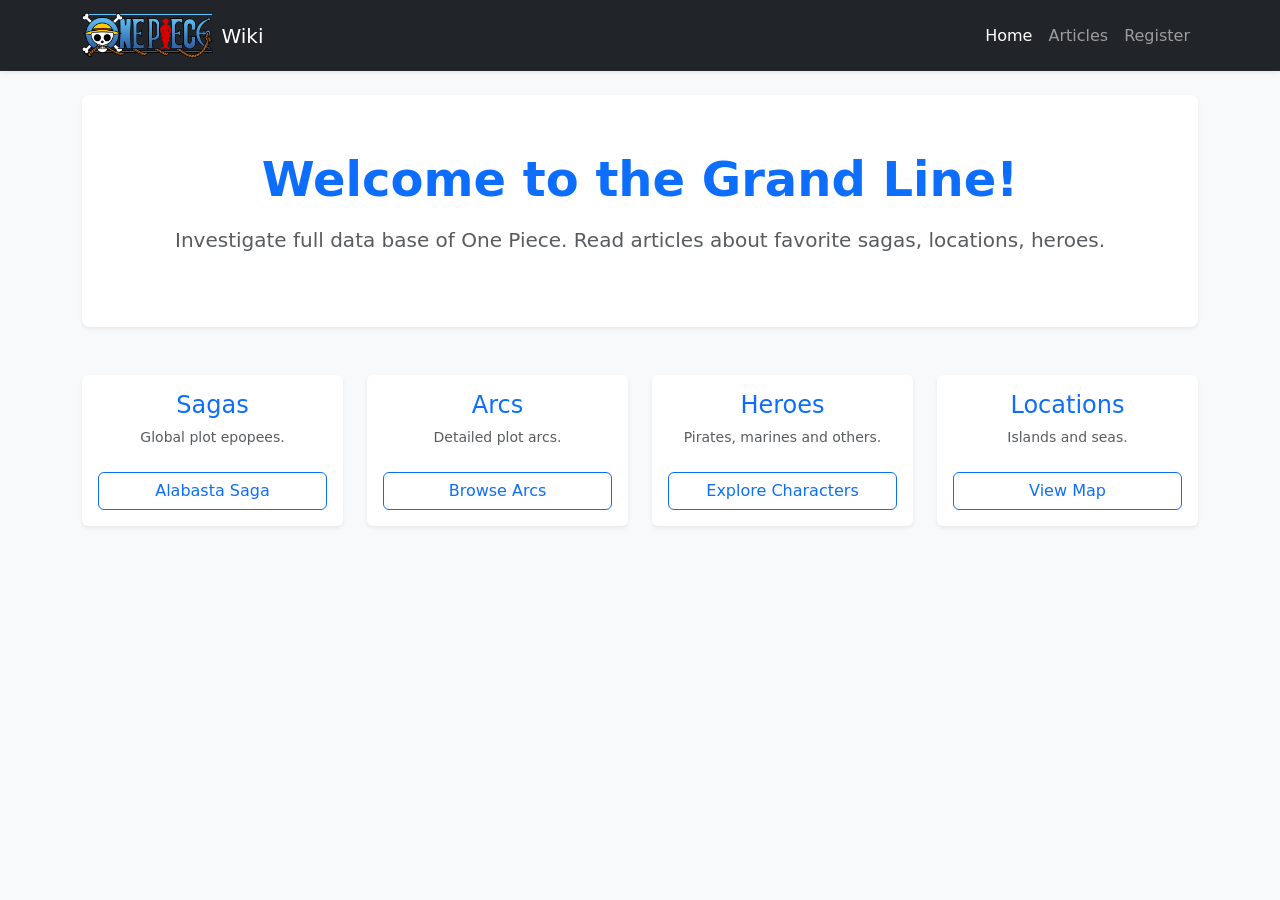
==== index.html @ 5ca38c91 "add 3 pages" ====
<!DOCTYPE html>
<html lang="en">
<head>
    <meta charset="UTF-8">
    <meta name="viewport" content="width=device-width, initial-scale=1.0">
    <title>Home - One Piece Wiki</title>
    <link href="https://cdn.jsdelivr.net/npm/bootstrap@5.3.2/dist/css/bootstrap.min.css" rel="stylesheet">
    <link rel="stylesheet" href="style.css">
</head>
<body class="bg-light">
    <nav class="navbar navbar-expand-lg navbar-dark bg-dark shadow-sm">
        <div class="container">
            <a class="navbar-brand d-flex align-items-center" href="index.html">
                <img src="images/logo.png" alt="One Piece Logo" height="45" class="me-2">
                <span>Wiki</span>
            </a>
            <button class="navbar-toggler" type="button" data-bs-toggle="collapse" data-bs-target="#navbarNav">
                <span class="navbar-toggler-icon"></span>
            </button>
            <div class="collapse navbar-collapse" id="navbarNav">
                <ul class="navbar-nav ms-auto">
                    <li class="nav-item"><a class="nav-link active" href="index.html">Home</a></li>
                    <li class="nav-item"><a class="nav-link" href="alabasta.html">Articles</a></li>
                    <li class="nav-item"><a class="nav-link" href="register.html">Register</a></li>
                </ul>
            </div>
        </div>
    </nav>

    <main class="container mt-4 mb-5">
        <div class="p-5 mb-4 bg-white rounded-3 shadow-sm border-0">
            <div class="container-fluid py-2 text-center">
                <h1 class="display-5 fw-bold text-primary">Welcome to the Grand Line!</h1>
                <p class="fs-5 text-muted mt-3">Investigate full data base of One Piece. Read articles about favorite sagas, locations, heroes.</p>
            </div>
        </div>

        <div class="row g-4 mt-2">
            <div class="col-md-6 col-lg-3">
                <div class="card h-100 shadow-sm border-0">
                    <div class="card-body text-center d-flex flex-column">
                        <h3 class="card-title text-primary h4">Sagas</h3>
                        <p class="card-text text-muted small mb-4">Global plot epopees.</p>
                        <a href="alabasta.html" class="btn btn-outline-primary w-100 mt-auto">Alabasta Saga</a>
                    </div>
                </div>
            </div>

            <div class="col-md-6 col-lg-3">
                <div class="card h-100 shadow-sm border-0">
                    <div class="card-body text-center d-flex flex-column">
                        <h3 class="card-title text-primary h4">Arcs</h3>
                        <p class="card-text text-muted small mb-4">Detailed plot arcs.</p>
                        <a href="#" class="btn btn-outline-primary w-100 mt-auto">Browse Arcs</a>
                    </div>
                </div>
            </div>

            <div class="col-md-6 col-lg-3">
                <div class="card h-100 shadow-sm border-0">
                    <div class="card-body text-center d-flex flex-column">
                        <h3 class="card-title text-primary h4">Heroes</h3>
                        <p class="card-text text-muted small mb-4">Pirates, marines and others.</p>
                        <a href="#" class="btn btn-outline-primary w-100 mt-auto">Explore Characters</a>
                    </div>
                </div>
            </div>

            <div class="col-md-6 col-lg-3">
                <div class="card h-100 shadow-sm border-0">
                    <div class="card-body text-center d-flex flex-column">
                        <h3 class="card-title text-primary h4">Locations</h3>
                        <p class="card-text text-muted small mb-4">Islands and seas.</p>
                        <a href="#" class="btn btn-outline-primary w-100 mt-auto">View Map</a>
                    </div>
                </div>
            </div>
        </div>
    </main>
    
    <script src="https://code.jquery.com/jquery-3.6.0.min.js"></script>
    <script src="https://cdn.jsdelivr.net/npm/bootstrap@5.3.2/dist/js/bootstrap.bundle.min.js"></script>
    <script src="script.js"></script>
</body>
</html>
---- style.css ----
html, body {
    height: 100%;
    margin: 0;
}

body {
    display: flex;
    flex-direction: column;
    min-height: 100vh;
}

main {
    flex: 1;
}

.carousel-img {
    aspect-ratio: 21/9;
    max-height: 550px;
    object-fit: cover;
    object-position: top;
}

.card {
    transition: transform 0.3s ease, box-shadow 0.3s ease;
}

.card:hover {
    transform: translateY(-5px);
    box-shadow: 0 10px 20px rgba(0,0,0,0.1) !important;
}
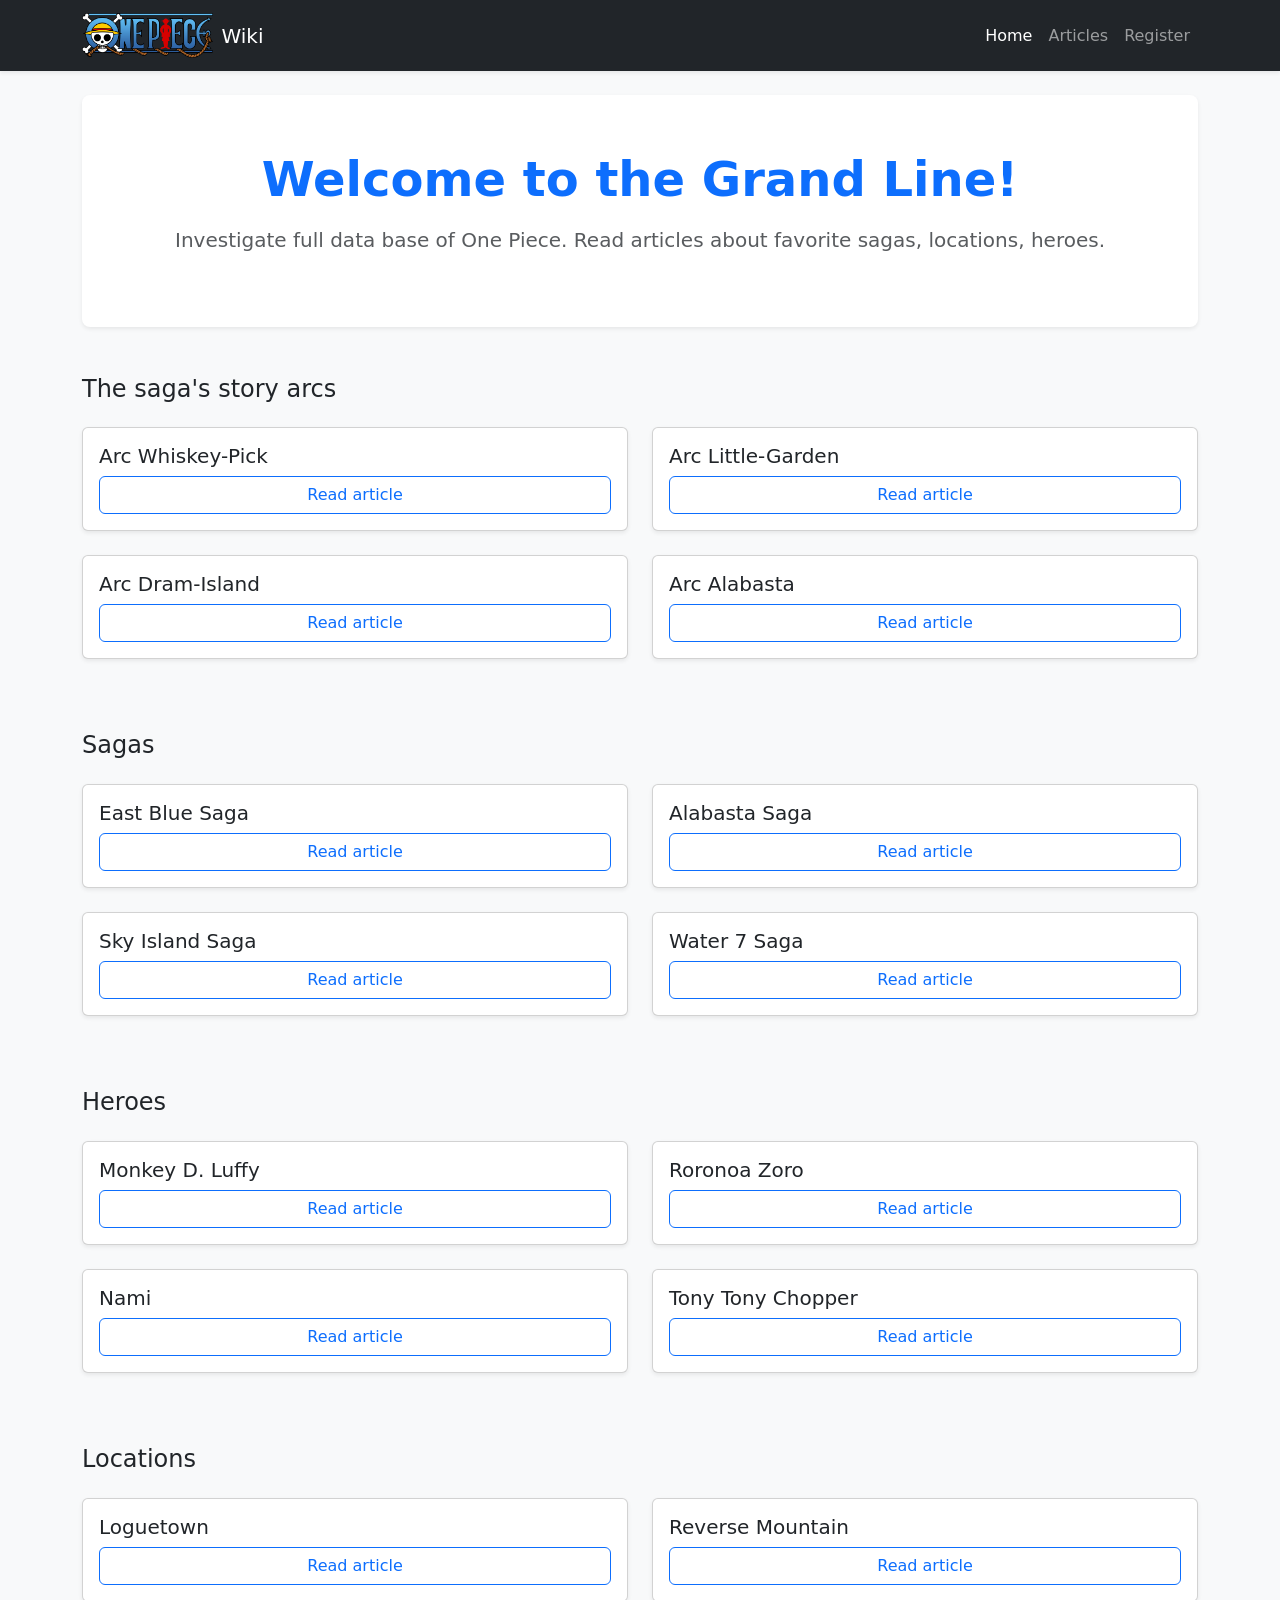
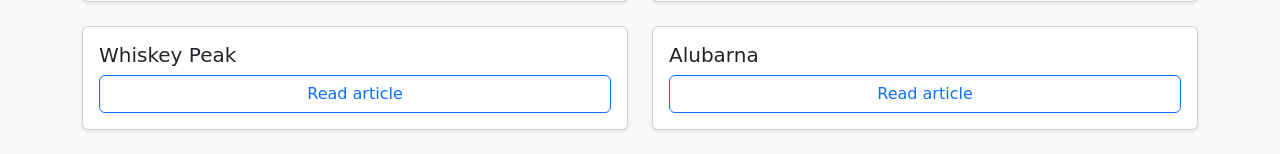
==== commit c54bde29: "finish home page" ====
--- a/index.html
+++ b/index.html
@@ -3,7 +3,7 @@
 <head>
     <meta charset="UTF-8">
     <meta name="viewport" content="width=device-width, initial-scale=1.0">
-    <title>Home - One Piece Wiki</title>
+    <title>One Piece Wiki</title>
     <link href="https://cdn.jsdelivr.net/npm/bootstrap@5.3.2/dist/css/bootstrap.min.css" rel="stylesheet">
     <link rel="stylesheet" href="style.css">
 </head>
@@ -35,51 +35,162 @@
             </div>
         </div>
 
-        <div class="row g-4 mt-2">
-            <div class="col-md-6 col-lg-3">
-                <div class="card h-100 shadow-sm border-0">
-                    <div class="card-body text-center d-flex flex-column">
-                        <h3 class="card-title text-primary h4">Sagas</h3>
-                        <p class="card-text text-muted small mb-4">Global plot epopees.</p>
-                        <a href="alabasta.html" class="btn btn-outline-primary w-100 mt-auto">Alabasta Saga</a>
+        <h2 class="h4 mt-5 mb-4">The saga's story arcs</h2>
+
+    <div class="row">
+        <div class="col-md-6 mb-4">
+            <div class="card h-100 shadow-sm">
+                <div class="card-body d-flex flex-column">
+                    <h5 class="card-title text-dark">Arc Whiskey-Pick</h5>
+                    <a href="#" class="btn btn-outline-primary mt-auto w-100">Read article</a>
+                </div>
+            </div>
+        </div>
+        
+        <div class="col-md-6 mb-4">
+            <div class="card h-100 shadow-sm">
+                <div class="card-body d-flex flex-column">
+                    <h5 class="card-title text-dark">Arc Little-Garden</h5>
+                    <a href="#" class="btn btn-outline-primary mt-auto w-100">Read article</a>
+                </div>
+            </div>
+        </div>
+        
+        <div class="col-md-6 mb-4">
+            <div class="card h-100 shadow-sm">
+                <div class="card-body d-flex flex-column">
+                    <h5 class="card-title text-dark">Arc Dram-Island</h5>
+                    <a href="#" class="btn btn-outline-primary mt-auto w-100">Read article</a>
+                </div>
+            </div>
+        </div>
+        
+        <div class="col-md-6 mb-4">
+            <div class="card h-100 shadow-sm">
+                <div class="card-body d-flex flex-column">
+                    <h5 class="card-title text-dark">Arc Alabasta</h5>
+                    <a href="#" class="btn btn-outline-primary mt-auto w-100">Read article</a>
+                </div>
+            </div>
+        </div>
+    </div>
+
+        <h2 class="h4 mt-5 mb-4">Sagas</h2>
+        <div class="row">
+            <div class="col-md-6 mb-4">
+                <div class="card h-100 shadow-sm">
+                    <div class="card-body d-flex flex-column">
+                        <h5 class="card-title text-dark">East Blue Saga</h5>
+                        <a href="#" class="btn btn-outline-primary mt-auto w-100">Read article</a>
                     </div>
                 </div>
             </div>
-
-            <div class="col-md-6 col-lg-3">
-                <div class="card h-100 shadow-sm border-0">
-                    <div class="card-body text-center d-flex flex-column">
-                        <h3 class="card-title text-primary h4">Arcs</h3>
-                        <p class="card-text text-muted small mb-4">Detailed plot arcs.</p>
-                        <a href="#" class="btn btn-outline-primary w-100 mt-auto">Browse Arcs</a>
+            <div class="col-md-6 mb-4">
+                <div class="card h-100 shadow-sm">
+                    <div class="card-body d-flex flex-column">
+                        <h5 class="card-title text-dark">Alabasta Saga</h5>
+                        <a href="alabasta.html" class="btn btn-outline-primary mt-auto w-100">Read article</a>
                     </div>
                 </div>
             </div>
-
-            <div class="col-md-6 col-lg-3">
-                <div class="card h-100 shadow-sm border-0">
-                    <div class="card-body text-center d-flex flex-column">
-                        <h3 class="card-title text-primary h4">Heroes</h3>
-                        <p class="card-text text-muted small mb-4">Pirates, marines and others.</p>
-                        <a href="#" class="btn btn-outline-primary w-100 mt-auto">Explore Characters</a>
+            <div class="col-md-6 mb-4">
+                <div class="card h-100 shadow-sm">
+                    <div class="card-body d-flex flex-column">
+                        <h5 class="card-title text-dark">Sky Island Saga</h5>
+                        <a href="#" class="btn btn-outline-primary mt-auto w-100">Read article</a>
                     </div>
                 </div>
             </div>
-
-            <div class="col-md-6 col-lg-3">
-                <div class="card h-100 shadow-sm border-0">
-                    <div class="card-body text-center d-flex flex-column">
-                        <h3 class="card-title text-primary h4">Locations</h3>
-                        <p class="card-text text-muted small mb-4">Islands and seas.</p>
-                        <a href="#" class="btn btn-outline-primary w-100 mt-auto">View Map</a>
+            <div class="col-md-6 mb-4">
+                <div class="card h-100 shadow-sm">
+                    <div class="card-body d-flex flex-column">
+                        <h5 class="card-title text-dark">Water 7 Saga</h5>
+                        <a href="#" class="btn btn-outline-primary mt-auto w-100">Read article</a>
                     </div>
                 </div>
             </div>
         </div>
+
+        <h2 class="h4 mt-5 mb-4">Heroes</h2>
+        <div class="row">
+            <div class="col-md-6 mb-4">
+                <div class="card h-100 shadow-sm">
+                    <div class="card-body d-flex flex-column">
+                        <h5 class="card-title text-dark">Monkey D. Luffy</h5>
+                        <a href="#" class="btn btn-outline-primary mt-auto w-100">Read article</a>
+                    </div>
+                </div>
+            </div>
+            <div class="col-md-6 mb-4">
+                <div class="card h-100 shadow-sm">
+                    <div class="card-body d-flex flex-column">
+                        <h5 class="card-title text-dark">Roronoa Zoro</h5>
+                        <a href="#" class="btn btn-outline-primary mt-auto w-100">Read article</a>
+                    </div>
+                </div>
+            </div>
+            <div class="col-md-6 mb-4">
+                <div class="card h-100 shadow-sm">
+                    <div class="card-body d-flex flex-column">
+                        <h5 class="card-title text-dark">Nami</h5>
+                        <a href="#" class="btn btn-outline-primary mt-auto w-100">Read article</a>
+                    </div>
+                </div>
+            </div>
+            <div class="col-md-6 mb-4">
+                <div class="card h-100 shadow-sm">
+                    <div class="card-body d-flex flex-column">
+                        <h5 class="card-title text-dark">Tony Tony Chopper</h5>
+                        <a href="#" class="btn btn-outline-primary mt-auto w-100">Read article</a>
+                    </div>
+                </div>
+            </div>
+        </div>
+
+        <h2 class="h4 mt-5 mb-4">Locations</h2>
+        <div class="row">
+            <div class="col-md-6 mb-4">
+                <div class="card h-100 shadow-sm">
+                    <div class="card-body d-flex flex-column">
+                        <h5 class="card-title text-dark">Loguetown</h5>
+                        <a href="#" class="btn btn-outline-primary mt-auto w-100">Read article</a>
+                    </div>
+                </div>
+            </div>
+            <div class="col-md-6 mb-4">
+                <div class="card h-100 shadow-sm">
+                    <div class="card-body d-flex flex-column">
+                        <h5 class="card-title text-dark">Reverse Mountain</h5>
+                        <a href="#" class="btn btn-outline-primary mt-auto w-100">Read article</a>
+                    </div>
+                </div>
+            </div>
+            <div class="col-md-6 mb-4">
+                <div class="card h-100 shadow-sm">
+                    <div class="card-body d-flex flex-column">
+                        <h5 class="card-title text-dark">Whiskey Peak</h5>
+                        <a href="#" class="btn btn-outline-primary mt-auto w-100">Read article</a>
+                    </div>
+                </div>
+            </div>
+            <div class="col-md-6 mb-4">
+                <div class="card h-100 shadow-sm">
+                    <div class="card-body d-flex flex-column">
+                        <h5 class="card-title text-dark">Alubarna</h5>
+                        <a href="#" class="btn btn-outline-primary mt-auto w-100">Read article</a>
+                    </div>
+                </div>
+            </div>
+        </div>
+    <div id="article-alert" class="alert alert-warning alert-dismissible fade show position-fixed bottom-0 end-0 m-4 shadow-lg" role="alert" style="display: none; z-index: 1050;">
+        <strong>Oops!</strong> This article is not available yet.
+        <button type="button" class="btn-close" aria-label="Close"></button>
+    </div>
     </main>
     
     <script src="https://code.jquery.com/jquery-3.6.0.min.js"></script>
     <script src="https://cdn.jsdelivr.net/npm/bootstrap@5.3.2/dist/js/bootstrap.bundle.min.js"></script>
     <script src="script.js"></script>
+    <script src="jquery.js"></script>
 </body>
 </html>
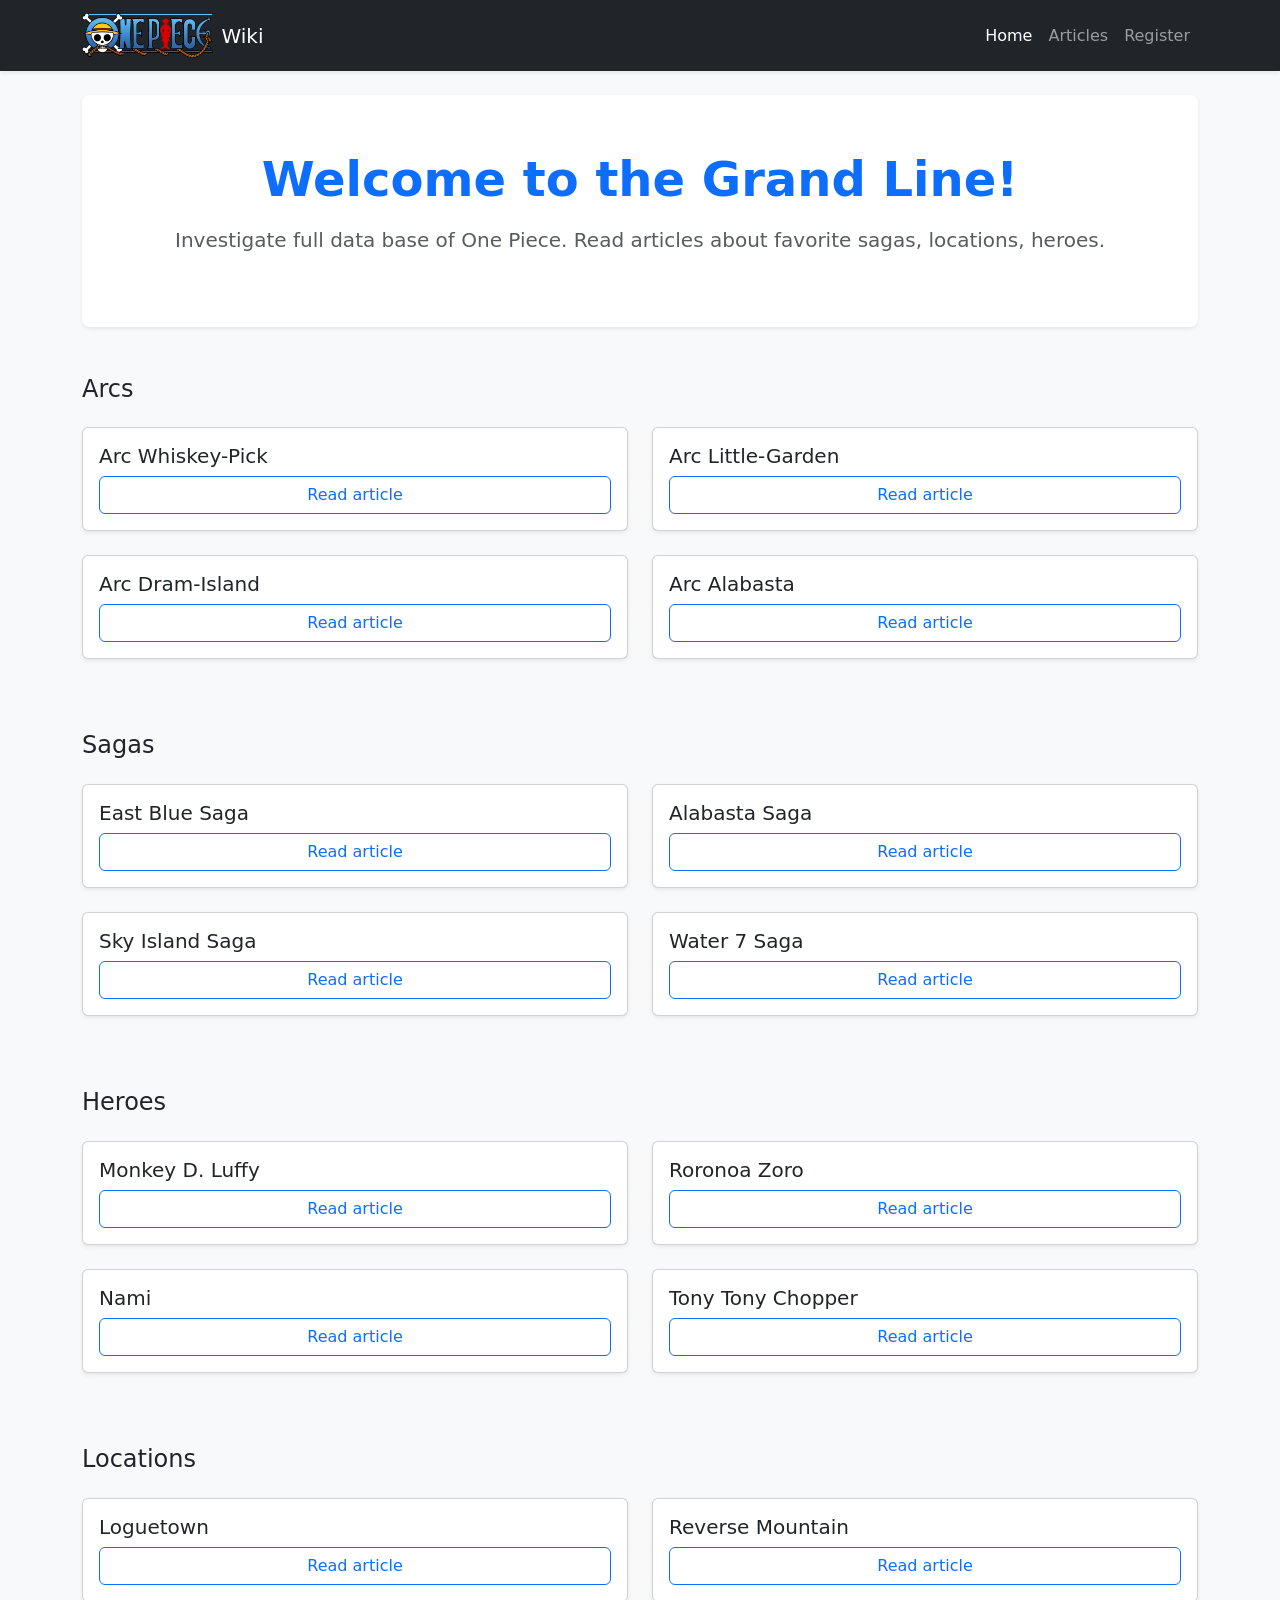
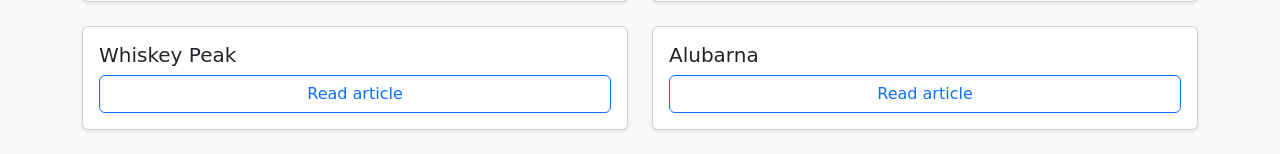
==== commit dd6b99f1: "add forum" ====
--- a/index.html
+++ b/index.html
@@ -35,46 +35,45 @@
             </div>
         </div>
 
-        <h2 class="h4 mt-5 mb-4">The saga's story arcs</h2>
-
-    <div class="row">
-        <div class="col-md-6 mb-4">
-            <div class="card h-100 shadow-sm">
-                <div class="card-body d-flex flex-column">
-                    <h5 class="card-title text-dark">Arc Whiskey-Pick</h5>
-                    <a href="#" class="btn btn-outline-primary mt-auto w-100">Read article</a>
+        <h2 class="h4 mt-5 mb-4">Arcs</h2>
+        <div class="row">
+            <div class="col-md-6 mb-4">
+                <div class="card h-100 shadow-sm">
+                    <div class="card-body d-flex flex-column">
+                        <h5 class="card-title text-dark">Arc Whiskey-Pick</h5>
+                        <a href="#" class="btn btn-outline-primary mt-auto w-100">Read article</a>
+                    </div>
+                </div>
+            </div>
+            
+            <div class="col-md-6 mb-4">
+                <div class="card h-100 shadow-sm">
+                    <div class="card-body d-flex flex-column">
+                        <h5 class="card-title text-dark">Arc Little-Garden</h5>
+                        <a href="#" class="btn btn-outline-primary mt-auto w-100">Read article</a>
+                    </div>
+                </div>
+            </div>
+            
+            <div class="col-md-6 mb-4">
+                <div class="card h-100 shadow-sm">
+                    <div class="card-body d-flex flex-column">
+                        <h5 class="card-title text-dark">Arc Dram-Island</h5>
+                        <a href="#" class="btn btn-outline-primary mt-auto w-100">Read article</a>
+                    </div>
+                </div>
+            </div>
+            
+            <div class="col-md-6 mb-4">
+                <div class="card h-100 shadow-sm">
+                    <div class="card-body d-flex flex-column">
+                        <h5 class="card-title text-dark">Arc Alabasta</h5>
+                        <a href="#" class="btn btn-outline-primary mt-auto w-100">Read article</a>
+                    </div>
                 </div>
             </div>
         </div>
-        
-        <div class="col-md-6 mb-4">
-            <div class="card h-100 shadow-sm">
-                <div class="card-body d-flex flex-column">
-                    <h5 class="card-title text-dark">Arc Little-Garden</h5>
-                    <a href="#" class="btn btn-outline-primary mt-auto w-100">Read article</a>
-                </div>
-            </div>
-        </div>
-        
-        <div class="col-md-6 mb-4">
-            <div class="card h-100 shadow-sm">
-                <div class="card-body d-flex flex-column">
-                    <h5 class="card-title text-dark">Arc Dram-Island</h5>
-                    <a href="#" class="btn btn-outline-primary mt-auto w-100">Read article</a>
-                </div>
-            </div>
-        </div>
-        
-        <div class="col-md-6 mb-4">
-            <div class="card h-100 shadow-sm">
-                <div class="card-body d-flex flex-column">
-                    <h5 class="card-title text-dark">Arc Alabasta</h5>
-                    <a href="#" class="btn btn-outline-primary mt-auto w-100">Read article</a>
-                </div>
-            </div>
-        </div>
-    </div>
-
+    
         <h2 class="h4 mt-5 mb-4">Sagas</h2>
         <div class="row">
             <div class="col-md-6 mb-4">
@@ -182,6 +181,7 @@
                 </div>
             </div>
         </div>
+        
     <div id="article-alert" class="alert alert-warning alert-dismissible fade show position-fixed bottom-0 end-0 m-4 shadow-lg" role="alert" style="display: none; z-index: 1050;">
         <strong>Oops!</strong> This article is not available yet.
         <button type="button" class="btn-close" aria-label="Close"></button>
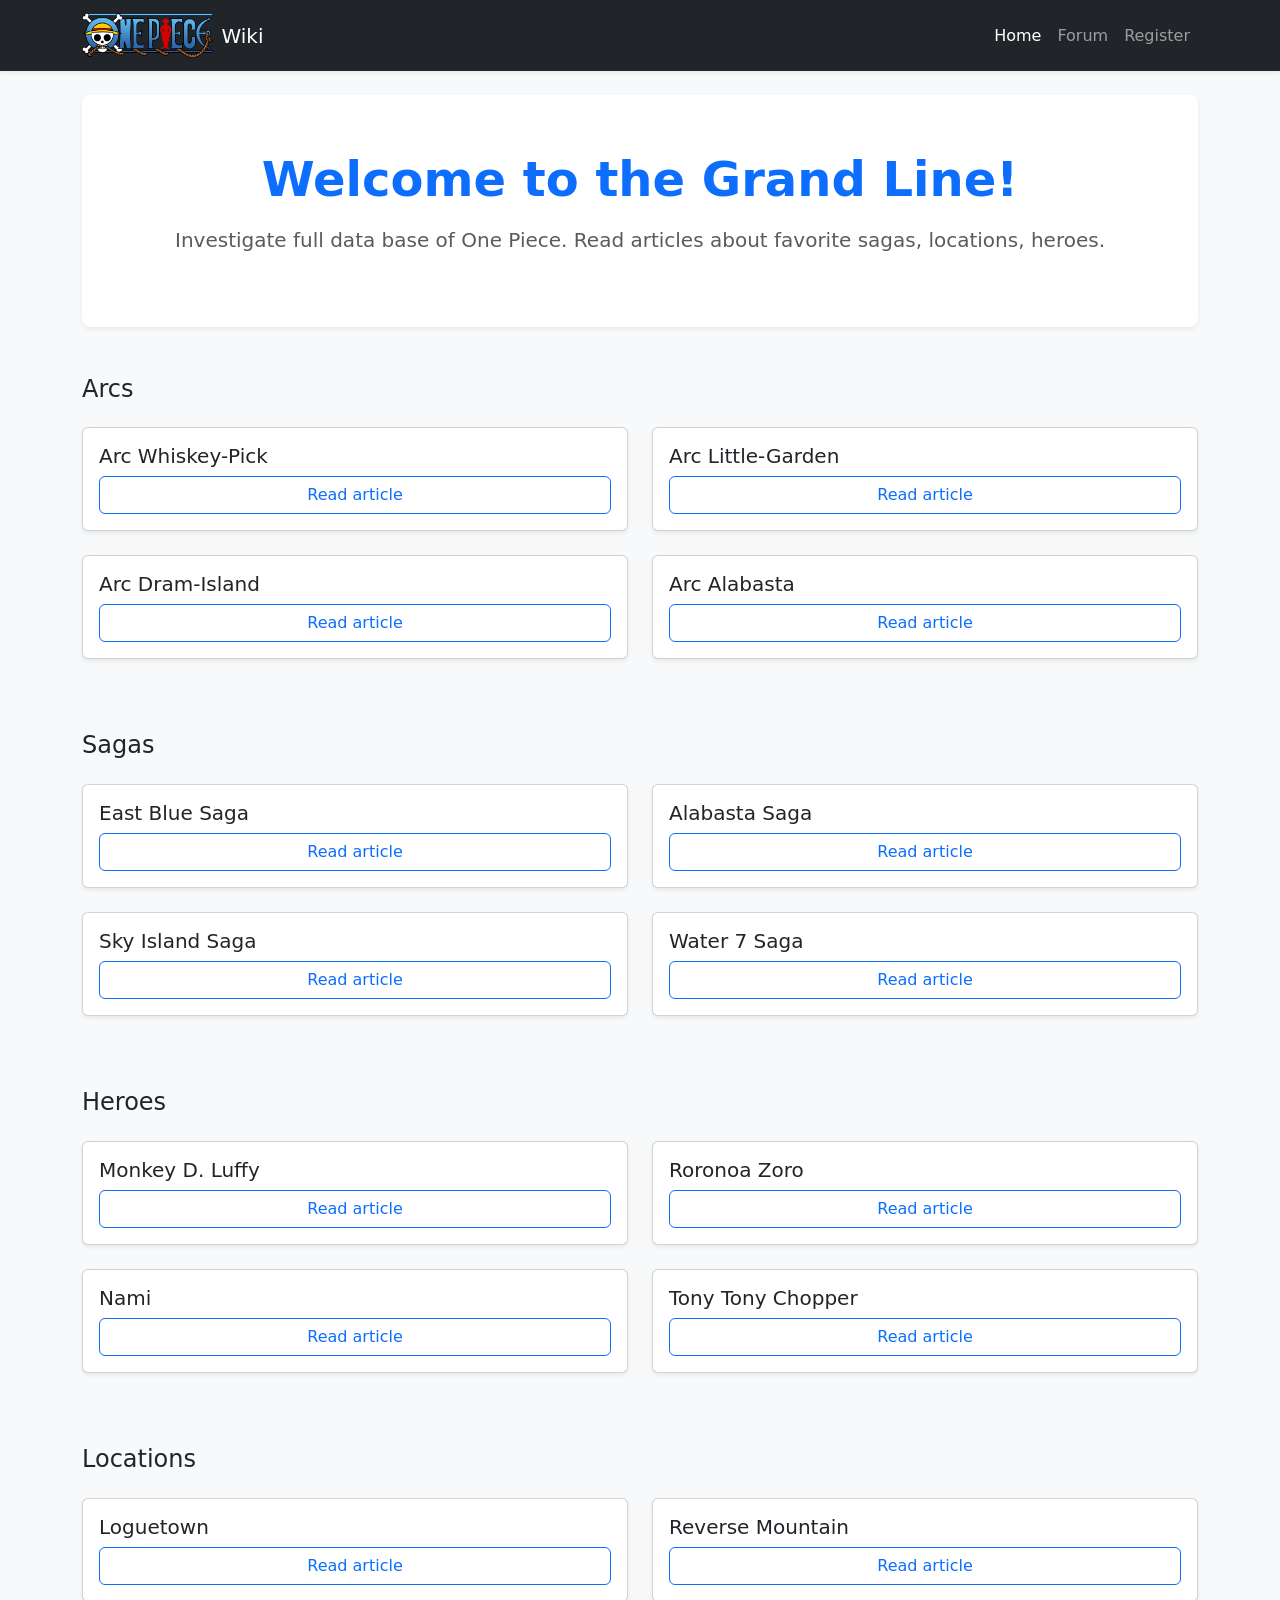
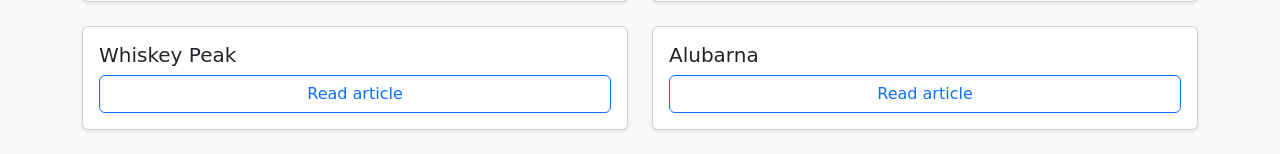
==== commit 40bbac22: "refactor code" ====
--- a/index.html
+++ b/index.html
@@ -20,7 +20,7 @@
             <div class="collapse navbar-collapse" id="navbarNav">
                 <ul class="navbar-nav ms-auto">
                     <li class="nav-item"><a class="nav-link active" href="index.html">Home</a></li>
-                    <li class="nav-item"><a class="nav-link" href="alabasta.html">Articles</a></li>
+                    <li class="nav-item"><a class="nav-link" href="forum.html">Forum</a></li>
                     <li class="nav-item"><a class="nav-link" href="register.html">Register</a></li>
                 </ul>
             </div>
@@ -191,6 +191,5 @@
     <script src="https://code.jquery.com/jquery-3.6.0.min.js"></script>
     <script src="https://cdn.jsdelivr.net/npm/bootstrap@5.3.2/dist/js/bootstrap.bundle.min.js"></script>
     <script src="script.js"></script>
-    <script src="jquery.js"></script>
 </body>
 </html>
